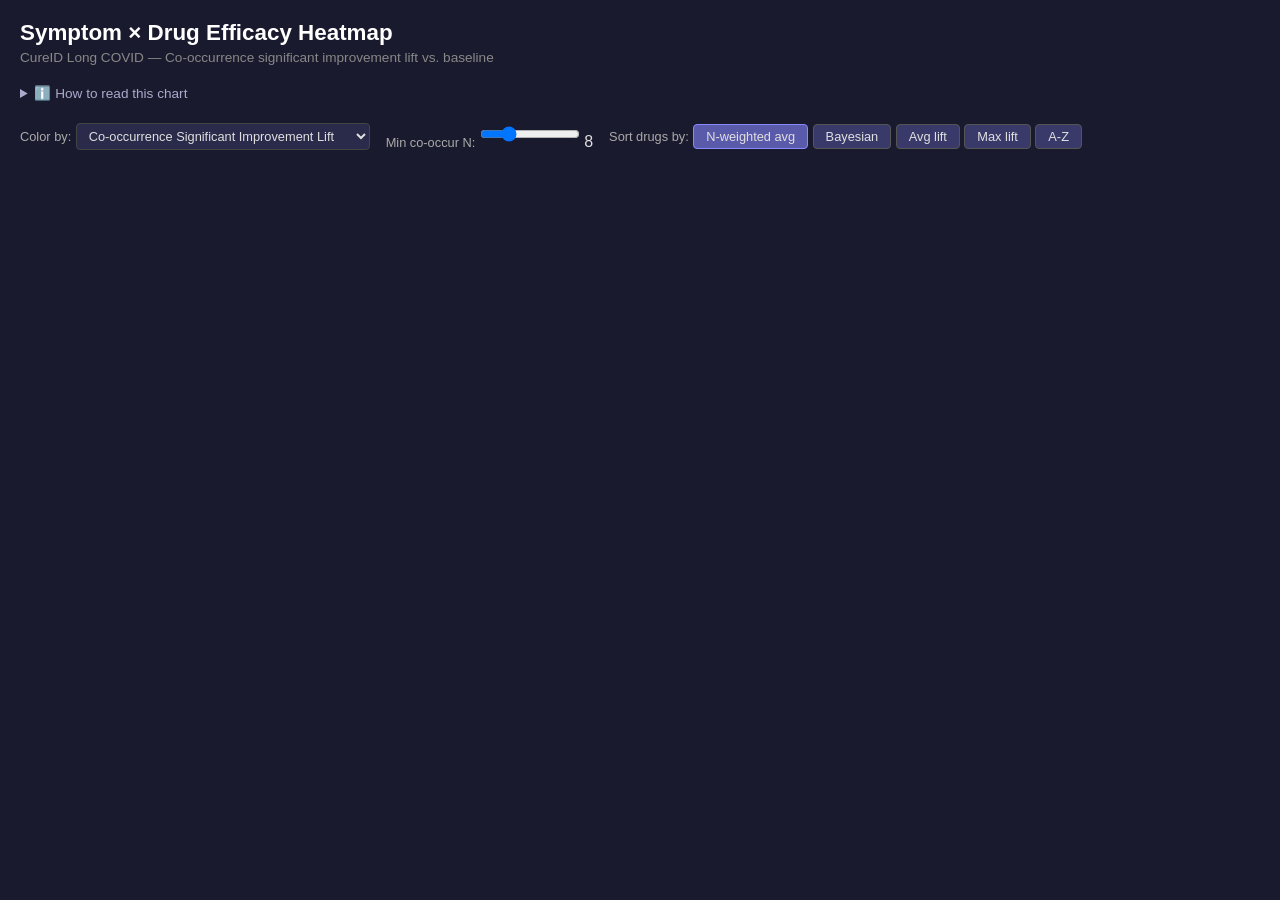
==== drug_heatmap_viz_template.html @ 9fd5e847 "Add interactive symptom × drug efficacy heatmap (D3)" ====
<!DOCTYPE html>
<html lang="en">
<head>
<meta charset="utf-8">
<title>Long COVID — Symptom × Drug Efficacy Heatmap</title>
<style>
* { margin: 0; padding: 0; box-sizing: border-box; }
body { font-family: -apple-system, BlinkMacSystemFont, "Segoe UI", Roboto, sans-serif; background: #1a1a2e; color: #e0e0e0; padding: 20px; }
h1 { font-size: 1.4rem; margin-bottom: 4px; color: #fff; }
.subtitle { font-size: 0.85rem; color: #888; margin-bottom: 16px; }
.controls { display: flex; gap: 16px; align-items: center; margin-bottom: 16px; flex-wrap: wrap; }
.controls label { font-size: 0.8rem; color: #aaa; }
.controls select, .controls input { background: #2a2a4a; border: 1px solid #444; color: #e0e0e0; padding: 4px 8px; border-radius: 4px; font-size: 0.8rem; }
.controls button { background: #3a3a6a; border: 1px solid #555; color: #e0e0e0; padding: 4px 12px; border-radius: 4px; cursor: pointer; font-size: 0.8rem; }
.controls button:hover { background: #4a4a8a; }
.controls button.active { background: #5a5aaa; border-color: #88f; }

#chart-container { overflow-x: auto; overflow-y: auto; max-height: calc(100vh - 180px); }
svg { display: block; }
.cell { stroke: #1a1a2e; stroke-width: 1px; cursor: pointer; }
.cell:hover { stroke: #fff; stroke-width: 2px; }
.axis-label { font-size: 11px; fill: #ccc; }
.axis-label-y { font-size: 12px; fill: #ddd; font-weight: 500; }

#tooltip {
  position: fixed; pointer-events: none; background: #2a2a4a; border: 1px solid #666;
  border-radius: 6px; padding: 10px 14px; font-size: 0.78rem; line-height: 1.5;
  box-shadow: 0 4px 12px rgba(0,0,0,0.5); display: none; z-index: 100; max-width: 320px;
}
#tooltip .tt-drug { font-weight: 600; color: #fff; font-size: 0.85rem; }
#tooltip .tt-symptom { color: #aaa; }
#tooltip .tt-val { color: #8cf; }
#tooltip .tt-lift-pos { color: #4f4; }
#tooltip .tt-lift-neg { color: #f66; }
#tooltip .tt-attr { color: #fc8; }
#tooltip .tt-sep { border-top: 1px solid #444; margin: 4px 0; }

.legend { display: flex; align-items: center; gap: 8px; margin-bottom: 12px; }
.legend-bar { height: 14px; border-radius: 2px; }
.legend-label { font-size: 0.75rem; color: #aaa; }

.info-panel { margin-bottom: 16px; }
.info-panel summary { cursor: pointer; font-size: 0.85rem; color: #aac; padding: 4px 0; }
.info-panel summary:hover { color: #ccf; }
.info-content { background: #22223a; border: 1px solid #444; border-radius: 6px; padding: 14px 18px; margin-top: 8px; font-size: 0.8rem; line-height: 1.6; max-width: 720px; }
.info-content h4 { color: #ccc; margin: 12px 0 4px; font-size: 0.82rem; }
.info-content dl { margin: 0 0 8px 0; }
.info-content dt { color: #8cf; font-weight: 600; margin-top: 6px; }
.info-content dd { color: #bbb; margin-left: 12px; margin-bottom: 4px; }
.info-content p { color: #bbb; margin: 6px 0; }
.def-default { font-size: 0.7rem; color: #6a6; background: #1a3a1a; padding: 1px 5px; border-radius: 3px; }
</style>
</head>
<body>

<h1>Symptom × Drug Efficacy Heatmap</h1>
<p class="subtitle">CureID Long COVID — Co-occurrence significant improvement lift vs. baseline</p>

<details class="info-panel">
<summary>ℹ️ How to read this chart</summary>
<div class="info-content">
<p><b>What it shows:</b> Each cell represents a drug (column) × symptom (row) pair. Color indicates how much better (green) or worse (red) that drug performs compared to the baseline rate for that symptom.</p>

<h4>Metric definitions</h4>
<dl>
<dt>Co-occurrence Significant Improvement Lift <span class="def-default">(default)</span></dt>
<dd>Among all reports where the patient was <em>taking</em> this drug and <em>had</em> this symptom, what % achieved "significant improvement" or "complete resolution" — minus the baseline rate for all patients with that symptom. Positive = better than average.</dd>

<dt>Co-occurrence Any Improvement Lift</dt>
<dd>Same as above but counts <em>any</em> improvement (mild, moderate, significant, or resolved) vs. baseline. Broader signal, less specific.</dd>

<dt>Co-occurrence Significant Improvement Rate</dt>
<dd>Raw % of co-occurring reports that achieved significant improvement or resolution (not relative to baseline). Useful for absolute comparison.</dd>

<dt>Attributed Significant Improvement Lift</dt>
<dd>Only counts outcomes where the patient <em>explicitly credited</em> this drug for the symptom change. Smaller N but stronger causal signal. Lift is vs. the attributed baseline across all drugs for that symptom.</dd>
</dl>

<h4>Controls</h4>
<dl>
<dt>Min co-occur N</dt>
<dd>Minimum number of reports where the patient was taking the drug and had the symptom. Higher = fewer drugs shown but more reliable estimates.</dd>

<dt>Sort drugs by</dt>
<dd>Hover each button for details. Sorts drug columns by the selected metric using different aggregation strategies.</dd>
</dl>

<h4>Tooltip</h4>
<p>Hover any cell to see: co-occurrence N, significant improvement rate and lift, any improvement rate and lift, and (if available) attributed N, significant improvement rate, and lift.</p>

<p><b>Dark cells</b> = no data for that pair at the current N threshold.</p>
</div>
</details>

<div class="controls">
  <div>
    <label>Color by:</label>
    <select id="metric-select">
      <option value="cooccur_sig_lift" selected>Co-occurrence Significant Improvement Lift</option>
      <option value="cooccur_impr_lift">Co-occurrence Any Improvement Lift</option>
      <option value="cooccur_sig_rate">Co-occurrence Significant Improvement Rate</option>
      <option value="attr_sig_lift">Attributed Significant Improvement Lift</option>
    </select>
  </div>
  <div>
    <label>Min co-occur N:</label>
    <input type="range" id="min-n" min="3" max="30" value="8" style="width:100px">
    <span id="min-n-val">8</span>
  </div>
  <div>
    <label>Sort drugs by:</label>
    <button id="sort-wavg" class="active" title="Weighted mean of the selected metric — each symptom's contribution is proportional to its co-occurrence N (higher-N estimates count more)">N-weighted avg</button>
    <button id="sort-bayes" title="Mean lift shrunk toward zero based on total sample size: mean(lift) × N/(N + prior), where prior is the median total N across all drugs. Low-N drugs get pulled toward zero; high-N drugs keep their observed lift.">Bayesian</button>
    <button id="sort-avg" title="Simple unweighted mean across symptoms where the drug has data — each symptom counts equally regardless of sample size">Avg lift</button>
    <button id="sort-max" title="Highest single-symptom value (best targeted drugs first)">Max lift</button>
    <button id="sort-alpha" title="Alphabetical order">A-Z</button>
  </div>
</div>

<div class="legend" id="legend"></div>
<div id="chart-container"><svg id="chart"></svg></div>
<div id="tooltip"></div>

<script src="https://d3js.org/d3.v7.min.js"></script>
<script>
/*__DATA_PLACEHOLDER__*/

let currentMetric = 'cooccur_sig_lift';
let currentMinN = 8;
let currentSort = 'wavg';

const cellW = 18, cellH = 28;
const marginLeft = 180, marginTop = 160, marginRight = 20, marginBottom = 20;

async function init() {
  // DATA is embedded inline by heatmap_build.py
  render();

  d3.select('#metric-select').on('change', function() {
    currentMetric = this.value;
    render();
  });
  d3.select('#min-n').on('input', function() {
    currentMinN = +this.value;
    d3.select('#min-n-val').text(this.value);
    render();
  });
  d3.select('#sort-wavg').on('click', () => { currentSort = 'wavg'; updateSortButtons(); render(); });
  d3.select('#sort-bayes').on('click', () => { currentSort = 'bayes'; updateSortButtons(); render(); });
  d3.select('#sort-avg').on('click', () => { currentSort = 'avg'; updateSortButtons(); render(); });
  d3.select('#sort-max').on('click', () => { currentSort = 'max'; updateSortButtons(); render(); });
  d3.select('#sort-alpha').on('click', () => { currentSort = 'alpha'; updateSortButtons(); render(); });
}

function updateSortButtons() {
  d3.selectAll('.controls button').classed('active', false);
  d3.select(`#sort-${currentSort}`).classed('active', true);
}

function render() {
  // Filter cells by min N
  const cells = DATA.cells.filter(c => c.cooccur_n >= currentMinN);

  // Determine which drugs still have data
  const drugSet = new Set(cells.map(c => c.drug));
  let drugs = [...drugSet];

  // Sort drugs
  if (currentSort === 'wavg') {
    const drugWAvg = {};
    drugs.forEach(d => {
      const drugCells = cells.filter(c => c.drug === d && c[currentMetric] != null);
      const sumWeighted = drugCells.reduce((acc, c) => acc + c[currentMetric] * c.cooccur_n, 0);
      const sumN = drugCells.reduce((acc, c) => acc + c.cooccur_n, 0);
      drugWAvg[d] = sumN > 0 ? sumWeighted / sumN : 0;
    });
    drugs.sort((a, b) => drugWAvg[b] - drugWAvg[a]);
  } else if (currentSort === 'bayes') {
    // Bayesian shrinkage: mean(lift) × (total_N / (total_N + prior_N))
    // prior_N = median total N across all drugs (shrinks low-N drugs toward zero)
    const drugTotals = {};
    const drugMeans = {};
    drugs.forEach(d => {
      const drugCells = cells.filter(c => c.drug === d && c[currentMetric] != null);
      const sumN = drugCells.reduce((acc, c) => acc + c.cooccur_n, 0);
      const mean = drugCells.length ? d3.mean(drugCells, c => c[currentMetric]) : 0;
      drugTotals[d] = sumN;
      drugMeans[d] = mean;
    });
    const allTotals = Object.values(drugTotals).sort((a, b) => a - b);
    const priorN = allTotals[Math.floor(allTotals.length / 2)]; // median
    const drugBayes = {};
    drugs.forEach(d => {
      const totalN = drugTotals[d];
      drugBayes[d] = drugMeans[d] * (totalN / (totalN + priorN));
    });
    drugs.sort((a, b) => drugBayes[b] - drugBayes[a]);
  } else if (currentSort === 'avg') {
    const drugAvg = {};
    drugs.forEach(d => {
      const vals = cells.filter(c => c.drug === d).map(c => c[currentMetric]).filter(v => v != null);
      drugAvg[d] = vals.length ? d3.mean(vals) : 0;
    });
    drugs.sort((a, b) => drugAvg[b] - drugAvg[a]);
  } else if (currentSort === 'max') {
    const drugMax = {};
    drugs.forEach(d => {
      const vals = cells.filter(c => c.drug === d).map(c => c[currentMetric]).filter(v => v != null);
      drugMax[d] = vals.length ? d3.max(vals) : 0;
    });
    drugs.sort((a, b) => drugMax[b] - drugMax[a]);
  } else {
    drugs.sort((a, b) => a.localeCompare(b));
  }

  const symptoms = DATA.symptoms.map(s => s.short);

  const width = marginLeft + drugs.length * cellW + marginRight;
  const height = marginTop + symptoms.length * cellH + marginBottom;

  const svg = d3.select('#chart')
    .attr('width', width)
    .attr('height', height);
  svg.selectAll('*').remove();

  // Color scale — diverging
  const vals = cells.map(c => c[currentMetric]).filter(v => v != null);
  const extent = d3.extent(vals);
  const maxAbs = Math.max(Math.abs(extent[0] || 0), Math.abs(extent[1] || 0), 0.01);

  const colorScale = d3.scaleDiverging()
    .domain([-maxAbs, 0, maxAbs])
    .interpolator(d3.interpolateRdYlGn);

  // For rate metrics (0-1), use sequential
  const isRate = currentMetric.includes('_rate');
  let getColor;
  if (isRate) {
    const seqScale = d3.scaleSequential()
      .domain([0, d3.max(vals) || 1])
      .interpolator(d3.interpolateYlGn);
    getColor = v => v == null ? '#333' : seqScale(v);
  } else {
    getColor = v => v == null ? '#333' : colorScale(v);
  }

  // Build lookup
  const cellMap = {};
  cells.forEach(c => { cellMap[`${c.symptom}|${c.drug}`] = c; });

  // Draw cells
  const g = svg.append('g').attr('transform', `translate(${marginLeft},${marginTop})`);

  drugs.forEach((drug, xi) => {
    symptoms.forEach((symptom, yi) => {
      const cell = cellMap[`${symptom}|${drug}`];
      const val = cell ? cell[currentMetric] : null;
      g.append('rect')
        .attr('class', 'cell')
        .attr('x', xi * cellW)
        .attr('y', yi * cellH)
        .attr('width', cellW)
        .attr('height', cellH)
        .attr('fill', getColor(val))
        .attr('rx', 2)
        .on('mouseover', (event) => showTooltip(event, cell, drug, symptom))
        .on('mousemove', (event) => moveTooltip(event))
        .on('mouseout', hideTooltip);
    });
  });

  // X axis (drug names, rotated)
  const xAxis = svg.append('g').attr('transform', `translate(${marginLeft},${marginTop - 4})`);
  drugs.forEach((drug, i) => {
    xAxis.append('text')
      .attr('class', 'axis-label')
      .attr('x', i * cellW + cellW / 2)
      .attr('y', 0)
      .attr('text-anchor', 'start')
      .attr('transform', `rotate(-55, ${i * cellW + cellW / 2}, 0)`)
      .text(drug.length > 24 ? drug.slice(0, 22) + '…' : drug);
  });

  // Y axis (symptom names)
  const yAxis = svg.append('g').attr('transform', `translate(${marginLeft - 8},${marginTop})`);
  symptoms.forEach((symptom, i) => {
    yAxis.append('text')
      .attr('class', 'axis-label-y')
      .attr('x', 0)
      .attr('y', i * cellH + cellH / 2 + 4)
      .attr('text-anchor', 'end')
      .text(symptom);
  });

  // Legend
  renderLegend(getColor, isRate, maxAbs, vals);
}

function renderLegend(getColor, isRate, maxAbs, vals) {
  const legend = d3.select('#legend');
  legend.html('');

  const steps = 9;
  const barWidth = 30;

  if (isRate) {
    const max = d3.max(vals) || 1;
    for (let i = 0; i < steps; i++) {
      const v = (i / (steps - 1)) * max;
      const div = document.createElement('div');
      div.className = 'legend-bar';
      div.style.width = barWidth + 'px';
      div.style.background = getColor(v);
      legend.node().appendChild(div);
    }
    legend.node().insertAdjacentHTML('beforeend', `<span class="legend-label">0% → ${(d3.max(vals)*100).toFixed(0)}%</span>`);
  } else {
    for (let i = 0; i < steps; i++) {
      const v = -maxAbs + (i / (steps - 1)) * 2 * maxAbs;
      const div = document.createElement('div');
      div.className = 'legend-bar';
      div.style.width = barWidth + 'px';
      div.style.background = getColor(v);
      legend.node().appendChild(div);
    }
    legend.node().insertAdjacentHTML('beforeend', `<span class="legend-label">${(-maxAbs*100).toFixed(0)}% → +${(maxAbs*100).toFixed(0)}% lift</span>`);
  }
}

function showTooltip(event, cell, drug, symptom) {
  const tt = d3.select('#tooltip');
  if (!cell) {
    tt.html(`<div class="tt-drug">${drug}</div><div class="tt-symptom">${symptom}</div><div>No data (below N threshold)</div>`);
  } else {
    const liftClass = v => v > 0 ? 'tt-lift-pos' : v < 0 ? 'tt-lift-neg' : 'tt-val';
    const pct = v => v != null ? (v * 100).toFixed(1) + '%' : '—';
    const liftPct = v => v != null ? (v > 0 ? '+' : '') + (v * 100).toFixed(1) + '%' : '—';

    let html = `<div class="tt-drug">${drug}</div>`;
    html += `<div class="tt-symptom">${symptom}</div>`;
    html += `<div class="tt-sep"></div>`;
    html += `<div><b>Co-occurrence</b> (N=${cell.cooccur_n})</div>`;
    html += `<div>Significant improvement: <span class="tt-val">${pct(cell.cooccur_sig_rate)}</span> · Lift: <span class="${liftClass(cell.cooccur_sig_lift)}">${liftPct(cell.cooccur_sig_lift)}</span></div>`;
    html += `<div>Any improvement: <span class="tt-val">${pct(cell.cooccur_impr_rate)}</span> · Lift: <span class="${liftClass(cell.cooccur_impr_lift)}">${liftPct(cell.cooccur_impr_lift)}</span></div>`;
    if (cell.attr_n) {
      html += `<div class="tt-sep"></div>`;
      html += `<div><b class="tt-attr">Attributed</b> (N=${cell.attr_n})</div>`;
      html += `<div>Significant improvement: <span class="tt-val">${pct(cell.attr_sig_rate)}</span> · Lift: <span class="${liftClass(cell.attr_sig_lift)}">${liftPct(cell.attr_sig_lift)}</span></div>`;
    }
    tt.html(html);
  }
  tt.style('display', 'block');
  moveTooltip(event);
}

function moveTooltip(event) {
  const tt = d3.select('#tooltip');
  let x = event.clientX + 14;
  let y = event.clientY + 14;
  // Keep on screen
  const rect = tt.node().getBoundingClientRect();
  if (x + rect.width > window.innerWidth - 10) x = event.clientX - rect.width - 10;
  if (y + rect.height > window.innerHeight - 10) y = event.clientY - rect.height - 10;
  tt.style('left', x + 'px').style('top', y + 'px');
}

function hideTooltip() {
  d3.select('#tooltip').style('display', 'none');
}

init();
</script>
</body>
</html>
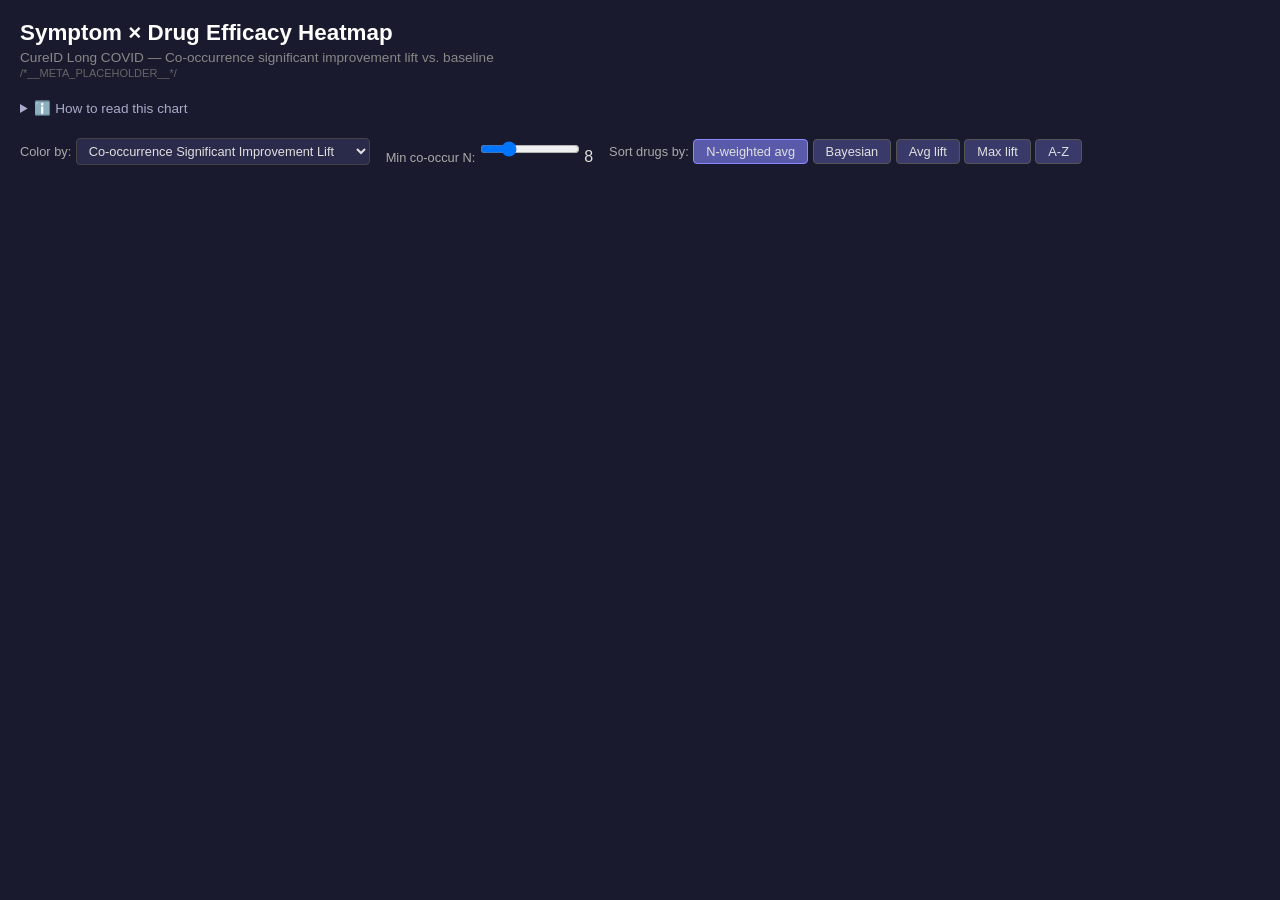
==== commit ba29bd33: "Heatmap UX: info panel, expanded labels, sort options, tooltip fix" ====
--- a/drug_heatmap_viz_template.html
+++ b/drug_heatmap_viz_template.html
@@ -54,7 +54,7 @@
 <body>
 
 <h1>Symptom × Drug Efficacy Heatmap</h1>
-<p class="subtitle">CureID Long COVID — Co-occurrence significant improvement lift vs. baseline</p>
+<p class="subtitle">CureID Long COVID — Co-occurrence significant improvement lift vs. baseline<br><span style="font-size:11px; color:#666;">/*__META_PLACEHOLDER__*/</span></p>
 
 <details class="info-panel">
 <summary>ℹ️ How to read this chart</summary>
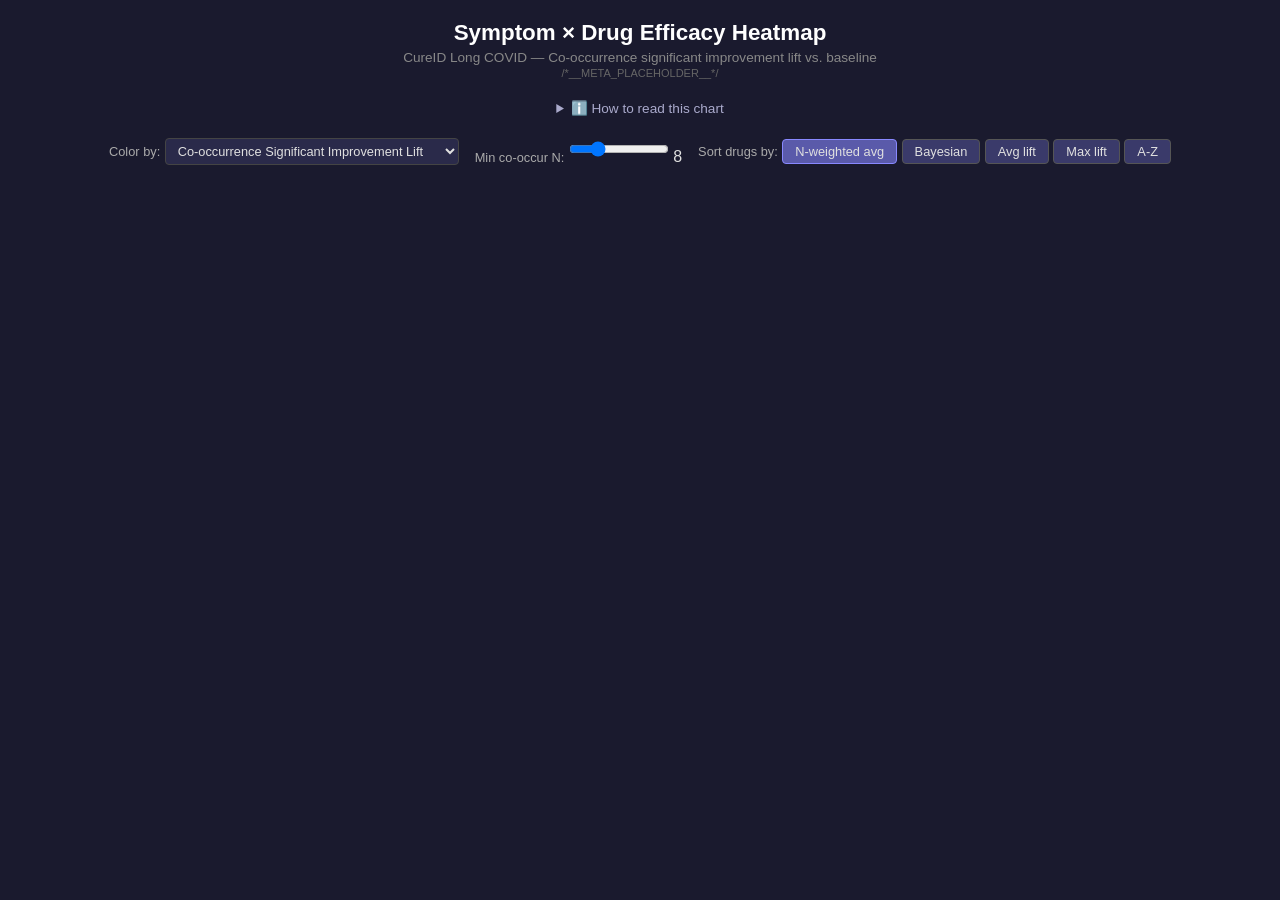
==== commit 15b4810e: "Heatmap: consistent color scale, side panel, expanded tooltip, centering fix" ====
--- a/drug_heatmap_viz_template.html
+++ b/drug_heatmap_viz_template.html
@@ -6,9 +6,9 @@
 <style>
 * { margin: 0; padding: 0; box-sizing: border-box; }
 body { font-family: -apple-system, BlinkMacSystemFont, "Segoe UI", Roboto, sans-serif; background: #1a1a2e; color: #e0e0e0; padding: 20px; }
-h1 { font-size: 1.4rem; margin-bottom: 4px; color: #fff; }
-.subtitle { font-size: 0.85rem; color: #888; margin-bottom: 16px; }
-.controls { display: flex; gap: 16px; align-items: center; margin-bottom: 16px; flex-wrap: wrap; }
+h1 { font-size: 1.4rem; margin-bottom: 4px; color: #fff; text-align: center; }
+.subtitle { font-size: 0.85rem; color: #888; margin-bottom: 16px; text-align: center; }
+.controls { display: flex; gap: 16px; align-items: center; margin-bottom: 16px; flex-wrap: wrap; justify-content: center; }
 .controls label { font-size: 0.8rem; color: #aaa; }
 .controls select, .controls input { background: #2a2a4a; border: 1px solid #444; color: #e0e0e0; padding: 4px 8px; border-radius: 4px; font-size: 0.8rem; }
 .controls button { background: #3a3a6a; border: 1px solid #555; color: #e0e0e0; padding: 4px 12px; border-radius: 4px; cursor: pointer; font-size: 0.8rem; }
@@ -19,8 +19,38 @@
 svg { display: block; }
 .cell { stroke: #1a1a2e; stroke-width: 1px; cursor: pointer; }
 .cell:hover { stroke: #fff; stroke-width: 2px; }
-.axis-label { font-size: 11px; fill: #ccc; }
-.axis-label-y { font-size: 12px; fill: #ddd; font-weight: 500; }
+.axis-label { font-size: 11px; fill: #ccc; cursor: pointer; }
+.axis-label:hover { fill: #fff; }
+.axis-label-y { font-size: 12px; fill: #ddd; font-weight: 500; cursor: pointer; }
+.axis-label-y:hover { fill: #fff; }
+
+.main-area { display: flex; gap: 0; }
+.chart-side { flex: 1; min-width: 0; }
+#side-panel {
+  width: 320px; min-width: 320px; max-height: calc(100vh - 100px); overflow-y: auto;
+  background: #22223a; border: 1px solid #444; border-radius: 6px;
+  padding: 16px; font-size: 0.8rem; line-height: 1.6; display: none;
+  margin-left: 12px;
+}
+#side-panel.open { display: block; }
+#side-panel .sp-header { display: flex; justify-content: space-between; align-items: flex-start; margin-bottom: 10px; }
+#side-panel .sp-title { font-size: 0.95rem; font-weight: 600; color: #fff; }
+#side-panel .sp-close { background: none; border: none; color: #888; font-size: 1.2rem; cursor: pointer; padding: 0 4px; }
+#side-panel .sp-close:hover { color: #fff; }
+#side-panel .sp-subtitle { color: #aaa; font-size: 0.78rem; margin-bottom: 12px; }
+#side-panel .sp-section { margin-bottom: 14px; }
+#side-panel .sp-section-title { color: #8cf; font-weight: 600; margin-bottom: 4px; font-size: 0.82rem; }
+#side-panel .sp-row { display: flex; justify-content: space-between; padding: 3px 0; border-bottom: 1px solid #333; }
+#side-panel .sp-row:last-child { border-bottom: none; }
+#side-panel .sp-row-name { color: #ddd; flex: 1; }
+#side-panel .sp-row-val { color: #8cf; text-align: right; min-width: 50px; }
+#side-panel .sp-row-lift-pos { color: #4f4; text-align: right; min-width: 50px; }
+#side-panel .sp-row-lift-neg { color: #f66; text-align: right; min-width: 50px; }
+#side-panel .sp-row-n { color: #888; text-align: right; min-width: 36px; font-size: 0.75rem; }
+#side-panel .sp-detail-grid { display: grid; grid-template-columns: 1fr auto; gap: 2px 12px; }
+#side-panel .sp-detail-label { color: #aaa; }
+#side-panel .sp-detail-val { color: #8cf; text-align: right; }
+#side-panel .sp-sep { border-top: 1px solid #444; margin: 8px 0; }
 
 #tooltip {
   position: fixed; pointer-events: none; background: #2a2a4a; border: 1px solid #666;
@@ -35,11 +65,12 @@
 #tooltip .tt-attr { color: #fc8; }
 #tooltip .tt-sep { border-top: 1px solid #444; margin: 4px 0; }
 
-.legend { display: flex; align-items: center; gap: 8px; margin-bottom: 12px; }
+.legend { display: flex; align-items: center; gap: 8px; margin-bottom: 12px; justify-content: center; }
 .legend-bar { height: 14px; border-radius: 2px; }
 .legend-label { font-size: 0.75rem; color: #aaa; }
 
-.info-panel { margin-bottom: 16px; }
+.info-panel { margin-bottom: 16px; text-align: center; }
+.info-content { text-align: left; margin-left: auto; margin-right: auto; }
 .info-panel summary { cursor: pointer; font-size: 0.85rem; color: #aac; padding: 4px 0; }
 .info-panel summary:hover { color: #ccf; }
 .info-content { background: #22223a; border: 1px solid #444; border-radius: 6px; padding: 14px 18px; margin-top: 8px; font-size: 0.8rem; line-height: 1.6; max-width: 720px; }
@@ -86,7 +117,16 @@
 </dl>
 
 <h4>Tooltip</h4>
-<p>Hover any cell to see: co-occurrence N, significant improvement rate and lift, any improvement rate and lift, and (if available) attributed N, significant improvement rate, and lift.</p>
+<p>Hover any cell to see: co-occurrence N, significant improvement rate and lift, any improvement rate and lift, attributed stats (if available), and symptom baseline rates.</p>
+
+<h4>Side panel (click)</h4>
+<p><b>Click a drug name</b> (column header) to see that drug's performance across all symptoms, ranked by the current metric, with total N and average.</p>
+<p><b>Click a symptom name</b> (row label) to see all drugs ranked for that symptom, plus the symptom's baseline rates.</p>
+<p><b>Click a cell</b> to see full detail: rankings (where this drug stands among all drugs for the symptom, and vice versa), all co-occurrence and attributed stats, symptom baseline, and a mini leaderboard of top drugs for that symptom.</p>
+
+<h4>Color scale</h4>
+<p><b>Lift metrics</b> (all three): diverging red → yellow → green. The scale range is fixed across all lift metrics and N thresholds — the same color always means the same magnitude of lift, making views directly comparable.</p>
+<p><b>Rate metric</b>: sequential yellow → green (0% to the global maximum rate). Also fixed regardless of N threshold.</p>
 
 <p><b>Dark cells</b> = no data for that pair at the current N threshold.</p>
 </div>
@@ -109,16 +149,21 @@
   </div>
   <div>
     <label>Sort drugs by:</label>
-    <button id="sort-wavg" class="active" title="Weighted mean of the selected metric — each symptom's contribution is proportional to its co-occurrence N (higher-N estimates count more)">N-weighted avg</button>
-    <button id="sort-bayes" title="Mean lift shrunk toward zero based on total sample size: mean(lift) × N/(N + prior), where prior is the median total N across all drugs. Low-N drugs get pulled toward zero; high-N drugs keep their observed lift.">Bayesian</button>
-    <button id="sort-avg" title="Simple unweighted mean across symptoms where the drug has data — each symptom counts equally regardless of sample size">Avg lift</button>
-    <button id="sort-max" title="Highest single-symptom value (best targeted drugs first)">Max lift</button>
-    <button id="sort-alpha" title="Alphabetical order">A-Z</button>
+    <button id="sort-wavg" class="active" title="Σ(metric × N) / Σ(N) across all symptoms for each drug. Higher-N estimates contribute more.">N-weighted avg</button>
+    <button id="sort-bayes" title="mean(metric) × totalN / (totalN + priorN), where priorN = median totalN across all drugs. Shrinks low-N drugs toward zero.">Bayesian</button>
+    <button id="sort-avg" title="Σ(metric) / count(symptoms) — simple unweighted mean, each symptom counts equally.">Avg lift</button>
+    <button id="sort-max" title="max(metric) across all symptoms — best single-symptom value for each drug.">Max lift</button>
+    <button id="sort-alpha" title="Alphabetical order (A → Z)">A-Z</button>
   </div>
 </div>
 
 <div class="legend" id="legend"></div>
-<div id="chart-container"><svg id="chart"></svg></div>
+<div class="main-area">
+  <div class="chart-side">
+    <div id="chart-container"><svg id="chart"></svg></div>
+  </div>
+  <div id="side-panel"></div>
+</div>
 <div id="tooltip"></div>
 
 <script src="https://d3js.org/d3.v7.min.js"></script>
@@ -223,26 +268,36 @@
     .attr('height', height);
   svg.selectAll('*').remove();
 
-  // Color scale — diverging
-  const vals = cells.map(c => c[currentMetric]).filter(v => v != null);
-  const extent = d3.extent(vals);
-  const maxAbs = Math.max(Math.abs(extent[0] || 0), Math.abs(extent[1] || 0), 0.01);
-
-  const colorScale = d3.scaleDiverging()
-    .domain([-maxAbs, 0, maxAbs])
-    .interpolator(d3.interpolateRdYlGn);
-
-  // For rate metrics (0-1), use sequential
+  // Color scale — use ALL cells (unfiltered) for consistent bounds across ALL metrics
+  // Lift metrics share a single global range; rate metric has its own fixed range
+  const allLiftVals = [
+    ...DATA.cells.map(c => c.cooccur_sig_lift),
+    ...DATA.cells.map(c => c.cooccur_impr_lift),
+    ...DATA.cells.map(c => c.attr_sig_lift)
+  ].filter(v => v != null);
+  const liftMaxAbs = Math.max(Math.abs(d3.min(allLiftVals) || 0), Math.abs(d3.max(allLiftVals) || 0), 0.01);
+
+  const allRateVals = DATA.cells.map(c => c.cooccur_sig_rate).filter(v => v != null);
+  const rateMax = d3.max(allRateVals) || 1;
+
   const isRate = currentMetric.includes('_rate');
-  let getColor;
+  let getColor, maxAbs;
   if (isRate) {
+    maxAbs = rateMax;
     const seqScale = d3.scaleSequential()
-      .domain([0, d3.max(vals) || 1])
+      .domain([0, rateMax])
       .interpolator(d3.interpolateYlGn);
     getColor = v => v == null ? '#333' : seqScale(v);
   } else {
+    maxAbs = liftMaxAbs;
+    const colorScale = d3.scaleDiverging()
+      .domain([-liftMaxAbs, 0, liftMaxAbs])
+      .interpolator(d3.interpolateRdYlGn);
     getColor = v => v == null ? '#333' : colorScale(v);
   }
+
+  // Filtered vals for reference
+  const vals = cells.map(c => c[currentMetric]).filter(v => v != null);
 
   // Build lookup
   const cellMap = {};
@@ -265,7 +320,8 @@
         .attr('rx', 2)
         .on('mouseover', (event) => showTooltip(event, cell, drug, symptom))
         .on('mousemove', (event) => moveTooltip(event))
-        .on('mouseout', hideTooltip);
+        .on('mouseout', hideTooltip)
+        .on('click', () => showCellPanel(cell, drug, symptom, cells));
     });
   });
 
@@ -278,7 +334,8 @@
       .attr('y', 0)
       .attr('text-anchor', 'start')
       .attr('transform', `rotate(-55, ${i * cellW + cellW / 2}, 0)`)
-      .text(drug.length > 24 ? drug.slice(0, 22) + '…' : drug);
+      .text(drug.length > 24 ? drug.slice(0, 22) + '…' : drug)
+      .on('click', () => showDrugPanel(drug, cells));
   });
 
   // Y axis (symptom names)
@@ -289,14 +346,15 @@
       .attr('x', 0)
       .attr('y', i * cellH + cellH / 2 + 4)
       .attr('text-anchor', 'end')
-      .text(symptom);
+      .text(symptom)
+      .on('click', () => showSymptomPanel(symptom, cells));
   });
 
   // Legend
-  renderLegend(getColor, isRate, maxAbs, vals);
-}
-
-function renderLegend(getColor, isRate, maxAbs, vals) {
+  renderLegend(getColor, isRate, maxAbs, null);
+}
+
+function renderLegend(getColor, isRate, maxAbs) {
   const legend = d3.select('#legend');
   legend.html('');
 
@@ -304,16 +362,15 @@
   const barWidth = 30;
 
   if (isRate) {
-    const max = d3.max(vals) || 1;
     for (let i = 0; i < steps; i++) {
-      const v = (i / (steps - 1)) * max;
+      const v = (i / (steps - 1)) * maxAbs;
       const div = document.createElement('div');
       div.className = 'legend-bar';
       div.style.width = barWidth + 'px';
       div.style.background = getColor(v);
       legend.node().appendChild(div);
     }
-    legend.node().insertAdjacentHTML('beforeend', `<span class="legend-label">0% → ${(d3.max(vals)*100).toFixed(0)}%</span>`);
+    legend.node().insertAdjacentHTML('beforeend', `<span class="legend-label">0% → ${(maxAbs*100).toFixed(0)}%</span>`);
   } else {
     for (let i = 0; i < steps; i++) {
       const v = -maxAbs + (i / (steps - 1)) * 2 * maxAbs;
@@ -335,6 +392,7 @@
     const liftClass = v => v > 0 ? 'tt-lift-pos' : v < 0 ? 'tt-lift-neg' : 'tt-val';
     const pct = v => v != null ? (v * 100).toFixed(1) + '%' : '—';
     const liftPct = v => v != null ? (v > 0 ? '+' : '') + (v * 100).toFixed(1) + '%' : '—';
+    const symInfo = DATA.symptoms.find(s => s.short === symptom);
 
     let html = `<div class="tt-drug">${drug}</div>`;
     html += `<div class="tt-symptom">${symptom}</div>`;
@@ -347,6 +405,11 @@
       html += `<div><b class="tt-attr">Attributed</b> (N=${cell.attr_n})</div>`;
       html += `<div>Significant improvement: <span class="tt-val">${pct(cell.attr_sig_rate)}</span> · Lift: <span class="${liftClass(cell.attr_sig_lift)}">${liftPct(cell.attr_sig_lift)}</span></div>`;
     }
+    if (symInfo) {
+      html += `<div class="tt-sep"></div>`;
+      html += `<div style="color:#888;font-size:0.72rem;">Baseline (${symInfo.n} reports): sig ${pct(symInfo.sig_rate)} · any ${pct(symInfo.impr_rate)}</div>`;
+    }
+    html += `<div style="color:#555;font-size:0.68rem;margin-top:4px;">Click for details</div>`;
     tt.html(html);
   }
   tt.style('display', 'block');
@@ -368,6 +431,138 @@
   d3.select('#tooltip').style('display', 'none');
 }
 
+// --- Side Panel ---
+
+function openSidePanel(html) {
+  const panel = document.getElementById('side-panel');
+  panel.innerHTML = html;
+  panel.classList.add('open');
+}
+
+function closeSidePanel() {
+  const panel = document.getElementById('side-panel');
+  panel.classList.remove('open');
+  panel.innerHTML = '';
+}
+
+function spHeader(title, subtitle) {
+  return `<div class="sp-header"><span class="sp-title">${title}</span><button class="sp-close" onclick="closeSidePanel()">✕</button></div>`
+    + (subtitle ? `<div class="sp-subtitle">${subtitle}</div>` : '');
+}
+
+function showDrugPanel(drug, cells) {
+  const drugCells = cells.filter(c => c.drug === drug && c[currentMetric] != null);
+  drugCells.sort((a, b) => (b[currentMetric] || 0) - (a[currentMetric] || 0));
+  const totalN = drugCells.reduce((acc, c) => acc + c.cooccur_n, 0);
+  const avgMetric = drugCells.length ? d3.mean(drugCells, c => c[currentMetric]) : 0;
+  const isRate = currentMetric.includes('_rate');
+  const pct = v => v != null ? (v * 100).toFixed(1) + '%' : '—';
+  const liftPct = v => v != null ? (v > 0 ? '+' : '') + (v * 100).toFixed(1) + '%' : '—';
+  const liftClass = v => v > 0 ? 'sp-row-lift-pos' : v < 0 ? 'sp-row-lift-neg' : 'sp-row-val';
+
+  let html = spHeader(drug, `Total N: ${totalN} · Avg ${isRate ? 'rate' : 'lift'}: ${isRate ? pct(avgMetric) : liftPct(avgMetric)} · ${drugCells.length} symptoms`);
+  html += `<div class="sp-section"><div class="sp-section-title">Symptoms (ranked by current metric)</div>`;
+  drugCells.forEach(c => {
+    const val = c[currentMetric];
+    html += `<div class="sp-row"><span class="sp-row-name">${c.symptom}</span><span class="sp-row-n">N=${c.cooccur_n}</span><span class="${liftClass(val)}">${isRate ? pct(val) : liftPct(val)}</span></div>`;
+  });
+  html += `</div>`;
+  openSidePanel(html);
+}
+
+function showSymptomPanel(symptom, cells) {
+  const symCells = cells.filter(c => c.symptom === symptom && c[currentMetric] != null);
+  symCells.sort((a, b) => (b[currentMetric] || 0) - (a[currentMetric] || 0));
+  const symInfo = DATA.symptoms.find(s => s.short === symptom);
+  const isRate = currentMetric.includes('_rate');
+  const pct = v => v != null ? (v * 100).toFixed(1) + '%' : '—';
+  const liftPct = v => v != null ? (v > 0 ? '+' : '') + (v * 100).toFixed(1) + '%' : '—';
+  const liftClass = v => v > 0 ? 'sp-row-lift-pos' : v < 0 ? 'sp-row-lift-neg' : 'sp-row-val';
+
+  const subtitle = symInfo ? `${symInfo.n} total reports · Baseline sig rate: ${pct(symInfo.sig_rate)} · Baseline any impr: ${pct(symInfo.impr_rate)}` : '';
+  let html = spHeader(symptom, subtitle);
+  html += `<div class="sp-section"><div class="sp-section-title">Drugs (ranked by current metric)</div>`;
+  symCells.forEach(c => {
+    const val = c[currentMetric];
+    html += `<div class="sp-row"><span class="sp-row-name">${c.drug}</span><span class="sp-row-n">N=${c.cooccur_n}</span><span class="${liftClass(val)}">${isRate ? pct(val) : liftPct(val)}</span></div>`;
+  });
+  html += `</div>`;
+  openSidePanel(html);
+}
+
+function showCellPanel(cell, drug, symptom, cells) {
+  if (!cell) return;
+  const pct = v => v != null ? (v * 100).toFixed(1) + '%' : '—';
+  const liftPct = v => v != null ? (v > 0 ? '+' : '') + (v * 100).toFixed(1) + '%' : '—';
+  const liftClass = v => v > 0 ? 'sp-row-lift-pos' : v < 0 ? 'sp-row-lift-neg' : 'sp-row-val';
+  const symInfo = DATA.symptoms.find(s => s.short === symptom);
+
+  // Rank this drug among all drugs for this symptom
+  const symCells = cells.filter(c => c.symptom === symptom && c[currentMetric] != null);
+  symCells.sort((a, b) => (b[currentMetric] || 0) - (a[currentMetric] || 0));
+  const drugRank = symCells.findIndex(c => c.drug === drug) + 1;
+
+  // Rank this symptom among all symptoms for this drug
+  const drugCells = cells.filter(c => c.drug === drug && c[currentMetric] != null);
+  drugCells.sort((a, b) => (b[currentMetric] || 0) - (a[currentMetric] || 0));
+  const symRank = drugCells.findIndex(c => c.symptom === symptom) + 1;
+
+  let html = spHeader(drug, symptom);
+
+  // Rankings
+  html += `<div class="sp-section"><div class="sp-section-title">Rankings (current metric)</div>`;
+  html += `<div class="sp-detail-grid">`;
+  html += `<span class="sp-detail-label">${drug} rank for ${symptom}</span><span class="sp-detail-val">#${drugRank} of ${symCells.length} drugs</span>`;
+  html += `<span class="sp-detail-label">${symptom} rank for ${drug}</span><span class="sp-detail-val">#${symRank} of ${drugCells.length} symptoms</span>`;
+  html += `</div></div>`;
+
+  // Co-occurrence stats
+  html += `<div class="sp-section"><div class="sp-section-title">Co-occurrence (N=${cell.cooccur_n})</div>`;
+  html += `<div class="sp-detail-grid">`;
+  html += `<span class="sp-detail-label">Significant improvement rate</span><span class="sp-detail-val">${pct(cell.cooccur_sig_rate)}</span>`;
+  html += `<span class="sp-detail-label">Significant improvement lift</span><span class="${liftClass(cell.cooccur_sig_lift)}">${liftPct(cell.cooccur_sig_lift)}</span>`;
+  html += `<span class="sp-detail-label">Any improvement rate</span><span class="sp-detail-val">${pct(cell.cooccur_impr_rate)}</span>`;
+  html += `<span class="sp-detail-label">Any improvement lift</span><span class="${liftClass(cell.cooccur_impr_lift)}">${liftPct(cell.cooccur_impr_lift)}</span>`;
+  html += `</div></div>`;
+
+  // Attributed stats
+  if (cell.attr_n) {
+    html += `<div class="sp-section"><div class="sp-section-title" style="color:#fc8;">Attributed (N=${cell.attr_n})</div>`;
+    html += `<div class="sp-detail-grid">`;
+    html += `<span class="sp-detail-label">Significant improvement rate</span><span class="sp-detail-val">${pct(cell.attr_sig_rate)}</span>`;
+    html += `<span class="sp-detail-label">Significant improvement lift</span><span class="${liftClass(cell.attr_sig_lift)}">${liftPct(cell.attr_sig_lift)}</span>`;
+    html += `</div></div>`;
+  }
+
+  // Symptom baseline context
+  if (symInfo) {
+    html += `<div class="sp-sep"></div>`;
+    html += `<div class="sp-section"><div class="sp-section-title">Symptom baseline (${symptom})</div>`;
+    html += `<div class="sp-detail-grid">`;
+    html += `<span class="sp-detail-label">Total reports with symptom</span><span class="sp-detail-val">${symInfo.n}</span>`;
+    html += `<span class="sp-detail-label">Baseline sig improvement rate</span><span class="sp-detail-val">${pct(symInfo.sig_rate)}</span>`;
+    html += `<span class="sp-detail-label">Baseline any improvement rate</span><span class="sp-detail-val">${pct(symInfo.impr_rate)}</span>`;
+    html += `</div></div>`;
+  }
+
+  // Top drugs for this symptom (mini leaderboard)
+  html += `<div class="sp-sep"></div>`;
+  html += `<div class="sp-section"><div class="sp-section-title">Top drugs for ${symptom}</div>`;
+  const isRate = currentMetric.includes('_rate');
+  symCells.slice(0, 8).forEach(c => {
+    const val = c[currentMetric];
+    const highlight = c.drug === drug ? ' style="background:#3a3a6a; border-radius:3px; padding:2px 4px; margin:-2px -4px;"' : '';
+    html += `<div class="sp-row"${highlight}><span class="sp-row-name">${c.drug}</span><span class="sp-row-n">N=${c.cooccur_n}</span><span class="${liftClass(val)}">${isRate ? pct(val) : liftPct(val)}</span></div>`;
+  });
+  if (drugRank > 8) {
+    html += `<div class="sp-row" style="color:#666;">…</div>`;
+    html += `<div class="sp-row" style="background:#3a3a6a; border-radius:3px; padding:2px 4px; margin:-2px -4px;"><span class="sp-row-name">#${drugRank} ${drug}</span><span class="sp-row-n">N=${cell.cooccur_n}</span><span class="${liftClass(cell[currentMetric])}">${isRate ? pct(cell[currentMetric]) : liftPct(cell[currentMetric])}</span></div>`;
+  }
+  html += `</div>`;
+
+  openSidePanel(html);
+}
+
 init();
 </script>
 </body>
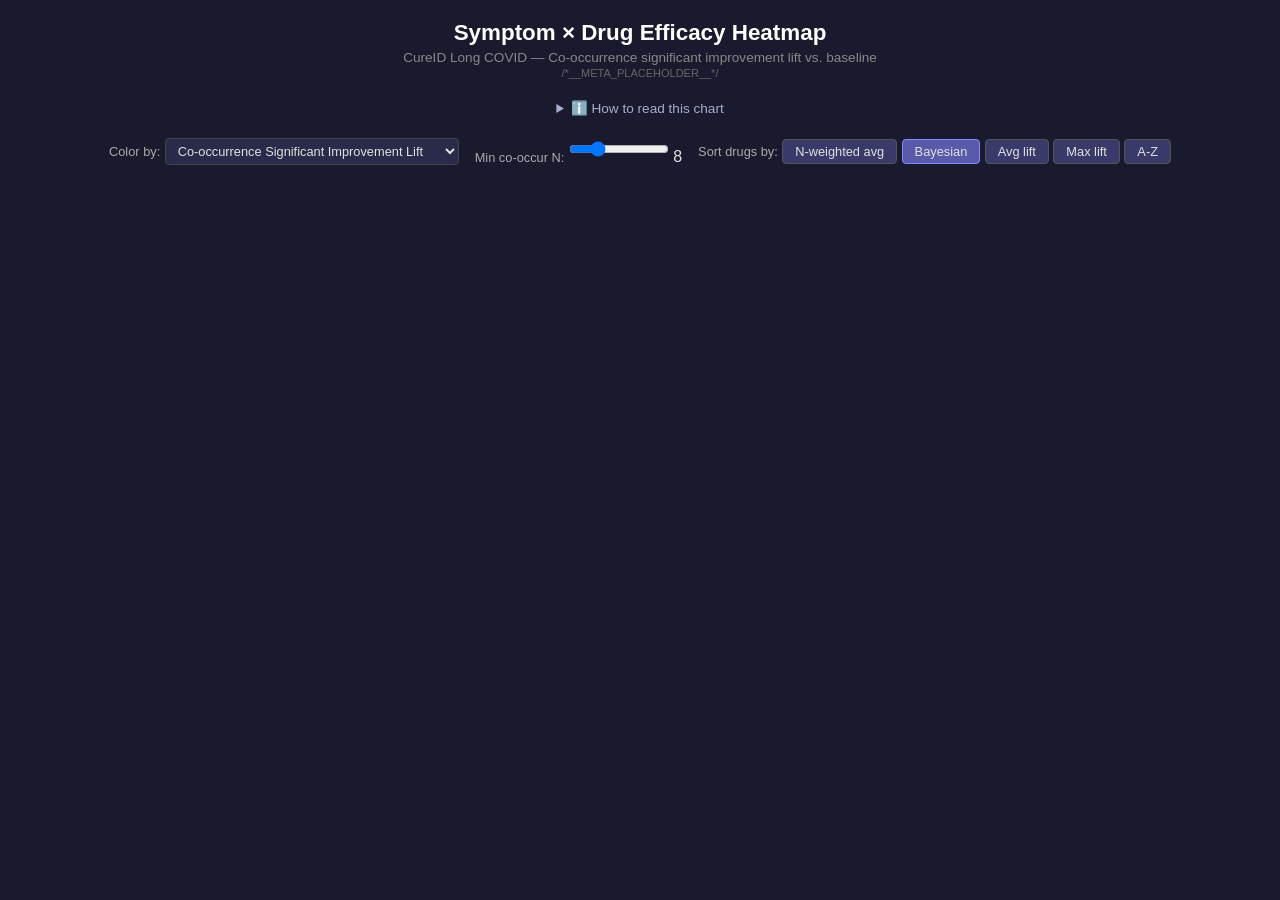
==== commit e60c146f: "Heatmap: Bayesian default sort, target symptom highlight in case cards, doc updates" ====
--- a/drug_heatmap_viz_template.html
+++ b/drug_heatmap_viz_template.html
@@ -29,10 +29,14 @@
 #side-panel {
   width: 320px; min-width: 320px; max-height: calc(100vh - 100px); overflow-y: auto;
   background: #22223a; border: 1px solid #444; border-radius: 6px;
-  padding: 16px; font-size: 0.8rem; line-height: 1.6; display: none;
-  margin-left: 12px;
-}
-#side-panel.open { display: block; }
+  padding: 0; font-size: 0.8rem; line-height: 1.6; display: none;
+  margin-left: 12px; transition: width 0.2s ease;
+}
+#side-panel.open { display: flex; }
+#side-panel.expanded { width: 680px; min-width: 680px; }
+.sp-main { padding: 16px; overflow-y: auto; width: 320px; min-width: 320px; flex-shrink: 0; }
+.sp-detail { display: none; width: 360px; min-width: 360px; overflow-y: auto; padding: 16px; border-left: 1px solid #444; }
+.sp-detail.open { display: block; }
 #side-panel .sp-header { display: flex; justify-content: space-between; align-items: flex-start; margin-bottom: 10px; }
 #side-panel .sp-title { font-size: 0.95rem; font-weight: 600; color: #fff; }
 #side-panel .sp-close { background: none; border: none; color: #888; font-size: 1.2rem; cursor: pointer; padding: 0 4px; }
@@ -52,6 +56,39 @@
 #side-panel .sp-detail-val { color: #8cf; text-align: right; }
 #side-panel .sp-sep { border-top: 1px solid #444; margin: 8px 0; }
 
+.mini-bar { display: flex; height: 20px; border-radius: 3px; overflow: hidden; margin: 8px 0; cursor: pointer; }
+.mini-bar:hover { opacity: 0.85; }
+.mini-bar-seg { height: 100%; }
+.mini-bar-legend { display: flex; flex-wrap: wrap; gap: 6px 12px; font-size: 0.7rem; margin-bottom: 8px; }
+.mini-bar-legend-item { display: flex; align-items: center; gap: 4px; }
+.mini-bar-legend-swatch { width: 10px; height: 10px; border-radius: 2px; }
+
+.n-link { color: #888; cursor: pointer; text-decoration: underline; text-decoration-style: dotted; }
+.n-link:hover { color: #8cf; }
+
+.case-card { background: #2a2a4a; border: 1px solid #3a3a5a; border-radius: 6px; padding: 10px 12px; margin-bottom: 8px; font-size: 0.75rem; }
+.case-card:hover { border-color: #5a5a8a; }
+.case-header { display: flex; justify-content: space-between; align-items: center; margin-bottom: 4px; }
+.case-demo { color: #aaa; }
+.case-outcome { font-weight: 600; }
+.case-outcome-resolved { color: #2ecc71; }
+.case-outcome-significant { color: #27ae60; }
+.case-outcome-moderate { color: #82c91e; }
+.case-outcome-mild { color: #f1c40f; }
+.case-outcome-unchanged { color: #7f8c8d; }
+.case-outcome-worsened { color: #e74c3c; }
+.case-drugs { color: #999; margin-top: 4px; font-size: 0.7rem; }
+.case-drugs b { color: #fc8; font-weight: 600; }
+.case-sx { margin-top: 4px; font-size: 0.7rem; color: #888; }
+.case-sx-line { display: flex; gap: 6px; }
+.case-sx-target { font-weight: 600; color: #ccc; }
+.case-sx-target-bg { background: #3a3a6a; border-radius: 3px; padding: 2px 6px; margin: 0 -6px 2px; font-weight: 600; color: #ccc; }
+.case-link { font-size: 0.68rem; color: #6ea8fe; text-decoration: none; }
+.case-link:hover { text-decoration: underline; }
+.sp-back { background: none; border: 1px solid #555; color: #aaa; padding: 3px 10px; border-radius: 4px; cursor: pointer; font-size: 0.75rem; margin-bottom: 10px; }
+.sp-back:hover { color: #fff; border-color: #888; }
+.drill-sort { background: #2a2a4a; border: 1px solid #444; color: #e0e0e0; padding: 4px 8px; border-radius: 4px; font-size: 0.75rem; }
+
 #tooltip {
   position: fixed; pointer-events: none; background: #2a2a4a; border: 1px solid #666;
   border-radius: 6px; padding: 10px 14px; font-size: 0.78rem; line-height: 1.5;
@@ -122,7 +159,12 @@
 <h4>Side panel (click)</h4>
 <p><b>Click a drug name</b> (column header) to see that drug's performance across all symptoms, ranked by the current metric, with total N and average.</p>
 <p><b>Click a symptom name</b> (row label) to see all drugs ranked for that symptom, plus the symptom's baseline rates.</p>
-<p><b>Click a cell</b> to see full detail: rankings (where this drug stands among all drugs for the symptom, and vice versa), all co-occurrence and attributed stats, symptom baseline, and a mini leaderboard of top drugs for that symptom.</p>
+<p><b>Click a cell</b> to see full detail: rankings (where this drug stands among all drugs for the symptom, and vice versa), outcome distribution bar, all co-occurrence and attributed stats, symptom baseline, and a mini leaderboard of top drugs for that symptom.</p>
+
+<h4>Drill-down to cases</h4>
+<p><b>Click any N= value</b> (dotted underline) or the outcome distribution bar to open the detail pane — a second column showing individual case reports for that drug × symptom pair. The panel expands to show both the stats (left) and cases (right) side by side.</p>
+<p>Each case card shows: demographics, symptom outcomes (target symptom highlighted at top, then others), full drug regimen (target drug highlighted), and a link to the full report on CureID.</p>
+<p>Sort cases by: best outcome first, worst outcome first, fewest symptoms, or fewest drugs in regimen. "← Back" collapses the detail pane.</p>
 
 <h4>Color scale</h4>
 <p><b>Lift metrics</b> (all three): diverging red → yellow → green. The scale range is fixed across all lift metrics and N thresholds — the same color always means the same magnitude of lift, making views directly comparable.</p>
@@ -149,8 +191,8 @@
   </div>
   <div>
     <label>Sort drugs by:</label>
-    <button id="sort-wavg" class="active" title="Σ(metric × N) / Σ(N) across all symptoms for each drug. Higher-N estimates contribute more.">N-weighted avg</button>
-    <button id="sort-bayes" title="mean(metric) × totalN / (totalN + priorN), where priorN = median totalN across all drugs. Shrinks low-N drugs toward zero.">Bayesian</button>
+    <button id="sort-wavg" title="Σ(metric × N) / Σ(N) across all symptoms for each drug. Higher-N estimates contribute more.">N-weighted avg</button>
+    <button id="sort-bayes" class="active" title="mean(metric) × totalN / (totalN + priorN), where priorN = median totalN across all drugs. Shrinks low-N drugs toward zero.">Bayesian</button>
     <button id="sort-avg" title="Σ(metric) / count(symptoms) — simple unweighted mean, each symptom counts equally.">Avg lift</button>
     <button id="sort-max" title="max(metric) across all symptoms — best single-symptom value for each drug.">Max lift</button>
     <button id="sort-alpha" title="Alphabetical order (A → Z)">A-Z</button>
@@ -162,7 +204,7 @@
   <div class="chart-side">
     <div id="chart-container"><svg id="chart"></svg></div>
   </div>
-  <div id="side-panel"></div>
+  <div id="side-panel"><div class="sp-main" id="sp-main"></div><div class="sp-detail" id="sp-detail"></div></div>
 </div>
 <div id="tooltip"></div>
 
@@ -172,7 +214,7 @@
 
 let currentMetric = 'cooccur_sig_lift';
 let currentMinN = 8;
-let currentSort = 'wavg';
+let currentSort = 'bayes';
 
 const cellW = 18, cellH = 28;
 const marginLeft = 180, marginTop = 160, marginRight = 20, marginBottom = 20;
@@ -435,14 +477,35 @@
 
 function openSidePanel(html) {
   const panel = document.getElementById('side-panel');
-  panel.innerHTML = html;
+  const main = document.getElementById('sp-main');
+  main.innerHTML = html;
   panel.classList.add('open');
+  // Close detail pane when main content changes
+  closeDetailPane();
 }
 
 function closeSidePanel() {
   const panel = document.getElementById('side-panel');
-  panel.classList.remove('open');
-  panel.innerHTML = '';
+  panel.classList.remove('open', 'expanded');
+  document.getElementById('sp-main').innerHTML = '';
+  document.getElementById('sp-detail').innerHTML = '';
+  document.getElementById('sp-detail').classList.remove('open');
+}
+
+function openDetailPane(html) {
+  const panel = document.getElementById('side-panel');
+  const detail = document.getElementById('sp-detail');
+  detail.innerHTML = html;
+  detail.classList.add('open');
+  panel.classList.add('expanded');
+}
+
+function closeDetailPane() {
+  const panel = document.getElementById('side-panel');
+  const detail = document.getElementById('sp-detail');
+  detail.classList.remove('open');
+  detail.innerHTML = '';
+  panel.classList.remove('expanded');
 }
 
 function spHeader(title, subtitle) {
@@ -464,7 +527,7 @@
   html += `<div class="sp-section"><div class="sp-section-title">Symptoms (ranked by current metric)</div>`;
   drugCells.forEach(c => {
     const val = c[currentMetric];
-    html += `<div class="sp-row"><span class="sp-row-name">${c.symptom}</span><span class="sp-row-n">N=${c.cooccur_n}</span><span class="${liftClass(val)}">${isRate ? pct(val) : liftPct(val)}</span></div>`;
+    html += `<div class="sp-row"><span class="sp-row-name">${c.symptom}</span><span class="sp-row-n n-link" onclick="showReportList('${c.symptom}','${drug.replace(/'/g,"\\'")}','${drug.replace(/'/g,"\\'")} × ${c.symptom}')">N=${c.cooccur_n}</span><span class="${liftClass(val)}">${isRate ? pct(val) : liftPct(val)}</span></div>`;
   });
   html += `</div>`;
   openSidePanel(html);
@@ -484,7 +547,8 @@
   html += `<div class="sp-section"><div class="sp-section-title">Drugs (ranked by current metric)</div>`;
   symCells.forEach(c => {
     const val = c[currentMetric];
-    html += `<div class="sp-row"><span class="sp-row-name">${c.drug}</span><span class="sp-row-n">N=${c.cooccur_n}</span><span class="${liftClass(val)}">${isRate ? pct(val) : liftPct(val)}</span></div>`;
+    const drugEsc = c.drug.replace(/'/g, "\\'");
+    html += `<div class="sp-row"><span class="sp-row-name">${c.drug}</span><span class="sp-row-n n-link" onclick="showReportList('${symptom}','${drugEsc}','${drugEsc} × ${symptom}')">N=${c.cooccur_n}</span><span class="${liftClass(val)}">${isRate ? pct(val) : liftPct(val)}</span></div>`;
   });
   html += `</div>`;
   openSidePanel(html);
@@ -509,6 +573,32 @@
 
   let html = spHeader(drug, symptom);
 
+  // Mini outcome distribution bar
+  if (cell.dist) {
+    const d = cell.dist;
+    const total = d.resolved + d.significant + d.moderate + d.mild + d.unchanged + d.worsened;
+    if (total > 0) {
+      const colors = {resolved:'#2ecc71', significant:'#27ae60', moderate:'#82c91e', mild:'#f1c40f', unchanged:'#7f8c8d', worsened:'#e74c3c'};
+      const labels = {resolved:'Resolved', significant:'Significant', moderate:'Moderate', mild:'Mild', unchanged:'Unchanged', worsened:'Worsened'};
+      html += `<div class="sp-section"><div class="sp-section-title">Outcome distribution (<span class="n-link" onclick="showReportList('${symptom}','${drug.replace(/'/g,"\\'")}','${drug.replace(/'/g,"\\'")} × ${symptom}')">N=${total}</span>)</div>`;
+      html += `<div class="mini-bar" onclick="showReportList('${symptom}','${drug.replace(/'/g,"\\'")}','${drug.replace(/'/g,"\\'")} × ${symptom}')">`;
+      for (const key of ['resolved','significant','moderate','mild','unchanged','worsened']) {
+        const w = (d[key] / total * 100);
+        if (w > 0) {
+          html += `<div class="mini-bar-seg" style="width:${w}%;background:${colors[key]}" title="${labels[key]}: ${d[key]}"></div>`;
+        }
+      }
+      html += `</div>`;
+      html += `<div class="mini-bar-legend">`;
+      for (const key of ['resolved','significant','moderate','mild','unchanged','worsened']) {
+        if (d[key] > 0) {
+          html += `<span class="mini-bar-legend-item"><span class="mini-bar-legend-swatch" style="background:${colors[key]}"></span>${labels[key]}: ${d[key]}</span>`;
+        }
+      }
+      html += `</div></div>`;
+    }
+  }
+
   // Rankings
   html += `<div class="sp-section"><div class="sp-section-title">Rankings (current metric)</div>`;
   html += `<div class="sp-detail-grid">`;
@@ -517,7 +607,8 @@
   html += `</div></div>`;
 
   // Co-occurrence stats
-  html += `<div class="sp-section"><div class="sp-section-title">Co-occurrence (N=${cell.cooccur_n})</div>`;
+  const drugEsc = drug.replace(/'/g, "\\'");
+  html += `<div class="sp-section"><div class="sp-section-title">Co-occurrence (<span class="n-link" onclick="showReportList('${symptom}','${drugEsc}','${drugEsc} × ${symptom}')">N=${cell.cooccur_n}</span>)</div>`;
   html += `<div class="sp-detail-grid">`;
   html += `<span class="sp-detail-label">Significant improvement rate</span><span class="sp-detail-val">${pct(cell.cooccur_sig_rate)}</span>`;
   html += `<span class="sp-detail-label">Significant improvement lift</span><span class="${liftClass(cell.cooccur_sig_lift)}">${liftPct(cell.cooccur_sig_lift)}</span>`;
@@ -527,7 +618,7 @@
 
   // Attributed stats
   if (cell.attr_n) {
-    html += `<div class="sp-section"><div class="sp-section-title" style="color:#fc8;">Attributed (N=${cell.attr_n})</div>`;
+    html += `<div class="sp-section"><div class="sp-section-title" style="color:#fc8;">Attributed (<span class="n-link" onclick="showReportList('${symptom}','${drugEsc}','${drugEsc} × ${symptom} (attributed)')">N=${cell.attr_n}</span>)</div>`;
     html += `<div class="sp-detail-grid">`;
     html += `<span class="sp-detail-label">Significant improvement rate</span><span class="sp-detail-val">${pct(cell.attr_sig_rate)}</span>`;
     html += `<span class="sp-detail-label">Significant improvement lift</span><span class="${liftClass(cell.attr_sig_lift)}">${liftPct(cell.attr_sig_lift)}</span>`;
@@ -551,16 +642,119 @@
   const isRate = currentMetric.includes('_rate');
   symCells.slice(0, 8).forEach(c => {
     const val = c[currentMetric];
+    const cDrugEsc = c.drug.replace(/'/g, "\\'");
     const highlight = c.drug === drug ? ' style="background:#3a3a6a; border-radius:3px; padding:2px 4px; margin:-2px -4px;"' : '';
-    html += `<div class="sp-row"${highlight}><span class="sp-row-name">${c.drug}</span><span class="sp-row-n">N=${c.cooccur_n}</span><span class="${liftClass(val)}">${isRate ? pct(val) : liftPct(val)}</span></div>`;
+    html += `<div class="sp-row"${highlight}><span class="sp-row-name">${c.drug}</span><span class="sp-row-n n-link" onclick="showReportList('${symptom}','${cDrugEsc}','${cDrugEsc} × ${symptom}')">N=${c.cooccur_n}</span><span class="${liftClass(val)}">${isRate ? pct(val) : liftPct(val)}</span></div>`;
   });
   if (drugRank > 8) {
     html += `<div class="sp-row" style="color:#666;">…</div>`;
-    html += `<div class="sp-row" style="background:#3a3a6a; border-radius:3px; padding:2px 4px; margin:-2px -4px;"><span class="sp-row-name">#${drugRank} ${drug}</span><span class="sp-row-n">N=${cell.cooccur_n}</span><span class="${liftClass(cell[currentMetric])}">${isRate ? pct(cell[currentMetric]) : liftPct(cell[currentMetric])}</span></div>`;
+    html += `<div class="sp-row" style="background:#3a3a6a; border-radius:3px; padding:2px 4px; margin:-2px -4px;"><span class="sp-row-name">#${drugRank} ${drug}</span><span class="sp-row-n n-link" onclick="showReportList('${symptom}','${drugEsc}','${drugEsc} × ${symptom}')">N=${cell.cooccur_n}</span><span class="${liftClass(cell[currentMetric])}">${isRate ? pct(cell[currentMetric]) : liftPct(cell[currentMetric])}</span></div>`;
   }
   html += `</div>`;
 
   openSidePanel(html);
+}
+
+// --- Drill-down: show case report list ---
+
+const OUTCOME_COLORS = {resolved:'#2ecc71', significant:'#27ae60', moderate:'#82c91e', mild:'#f1c40f', unchanged:'#7f8c8d', worsened:'#e74c3c'};
+const OUTCOME_LABELS = {resolved:'Resolved', significant:'Significant', moderate:'Moderate', mild:'Mild', unchanged:'Unchanged', worsened:'Worsened'};
+const CUREID_BASE = 'https://cure.ncats.io/explore/long-covid/case-reports/case-details/';
+
+function getReportsForCell(symptom, drug) {
+  const key = `${symptom}|${drug}`;
+  const indices = DATA.cellReports[key] || [];
+  return indices.map(i => DATA.reports[i]);
+}
+
+function showReportList(symptom, drug, title) {
+  const reports = getReportsForCell(symptom, drug);
+  if (!reports.length) return;
+
+  // Store current drill-down context for re-sorting
+  window._drillSymptom = symptom;
+  window._drillDrug = drug;
+  window._drillTitle = title;
+
+  renderReportList(symptom, drug, title, 'outcome-best');
+}
+
+function renderReportList(symptom, drug, title, sortMode) {
+  const reports = getReportsForCell(symptom, drug);
+  if (!reports.length) return;
+
+  // Find the outcome for the target symptom in each report
+  const reportsWithOutcome = reports.map(r => {
+    const sx = r.sx.find(s => s.s === symptom);
+    return { ...r, cellOutcome: sx ? sx.o : 'unchanged' };
+  });
+
+  // Sort
+  const order = ['resolved','significant','moderate','mild','unchanged','worsened'];
+  if (sortMode === 'outcome-best') {
+    reportsWithOutcome.sort((a, b) => order.indexOf(a.cellOutcome) - order.indexOf(b.cellOutcome));
+  } else if (sortMode === 'outcome-worst') {
+    reportsWithOutcome.sort((a, b) => order.indexOf(b.cellOutcome) - order.indexOf(a.cellOutcome));
+  } else if (sortMode === 'symptoms-fewest') {
+    reportsWithOutcome.sort((a, b) => a.sx.length - b.sx.length);
+  } else if (sortMode === 'drugs-fewest') {
+    reportsWithOutcome.sort((a, b) => a.drugs.length - b.drugs.length);
+  }
+
+  let html = `<button class="sp-back" onclick="closeDetailPane()">← Back</button>`;
+  html += `<div class="sp-header"><span class="sp-title" style="font-size:0.85rem;">${title}</span></div>`;
+  html += `<div class="sp-subtitle">${reports.length} reports</div>`;
+
+  // Sort control
+  html += `<div style="margin-bottom:10px;"><select class="drill-sort" onchange="renderReportList(window._drillSymptom, window._drillDrug, window._drillTitle, this.value)">`;
+  html += `<option value="outcome-best"${sortMode==='outcome-best'?' selected':''}>Best outcome first</option>`;
+  html += `<option value="outcome-worst"${sortMode==='outcome-worst'?' selected':''}>Worst outcome first</option>`;
+  html += `<option value="symptoms-fewest"${sortMode==='symptoms-fewest'?' selected':''}>Fewest symptoms</option>`;
+  html += `<option value="drugs-fewest"${sortMode==='drugs-fewest'?' selected':''}>Fewest drugs in regimen</option>`;
+  html += `</select></div>`;
+
+  // Mini bar at top
+  const dist = {};
+  reportsWithOutcome.forEach(r => { dist[r.cellOutcome] = (dist[r.cellOutcome] || 0) + 1; });
+  const total = reportsWithOutcome.length;
+  html += `<div class="mini-bar">`;
+  for (const key of order) {
+    const w = ((dist[key] || 0) / total * 100);
+    if (w > 0) html += `<div class="mini-bar-seg" style="width:${w}%;background:${OUTCOME_COLORS[key]}" title="${OUTCOME_LABELS[key]}: ${dist[key]}"></div>`;
+  }
+  html += `</div>`;
+
+  // Case cards
+  reportsWithOutcome.forEach(r => {
+    const outcomeClass = `case-outcome-${r.cellOutcome}`;
+    const outcomeLabel = OUTCOME_LABELS[r.cellOutcome] || r.cellOutcome;
+    html += `<div class="case-card">`;
+    html += `<div class="case-header"><span class="case-demo">${r.sex} · ${r.age} · ${r.country}</span></div>`;
+
+    // Highlight the target drug in the drug list
+    const drugList = r.drugs.map(d => {
+      const isTarget = d.n === drug;
+      const dose = d.d ? ` ${d.d}` : '';
+      return isTarget ? `<b>${d.n}${dose}</b>` : `${d.n}${dose}`;
+    }).join(', ');
+    if (drugList) html += `<div class="case-drugs">${drugList}</div>`;
+
+    // Symptom outcomes — target symptom first with highlight
+    html += `<div class="case-sx">`;
+    html += `<div class="case-sx-line case-sx-target-bg"><span class="case-outcome-${r.cellOutcome}">${outcomeLabel}</span> <span>${symptom}</span></div>`;
+    const otherSx = r.sx.filter(s => s.s !== symptom);
+    otherSx.slice(0, 5).forEach(s => {
+      html += `<div class="case-sx-line"><span class="case-outcome-${s.o}">${OUTCOME_LABELS[s.o] || s.o}</span> <span>${s.s}</span></div>`;
+    });
+    if (otherSx.length > 5) html += `<div class="case-sx-line" style="color:#555;">+${otherSx.length - 5} more symptoms</div>`;
+    html += `</div>`;
+
+    // CureID link
+    html += `<a class="case-link" href="${CUREID_BASE}${r.id}" target="_blank" rel="noopener">View on CureID →</a>`;
+    html += `</div>`;
+  });
+
+  openDetailPane(html);
 }
 
 init();
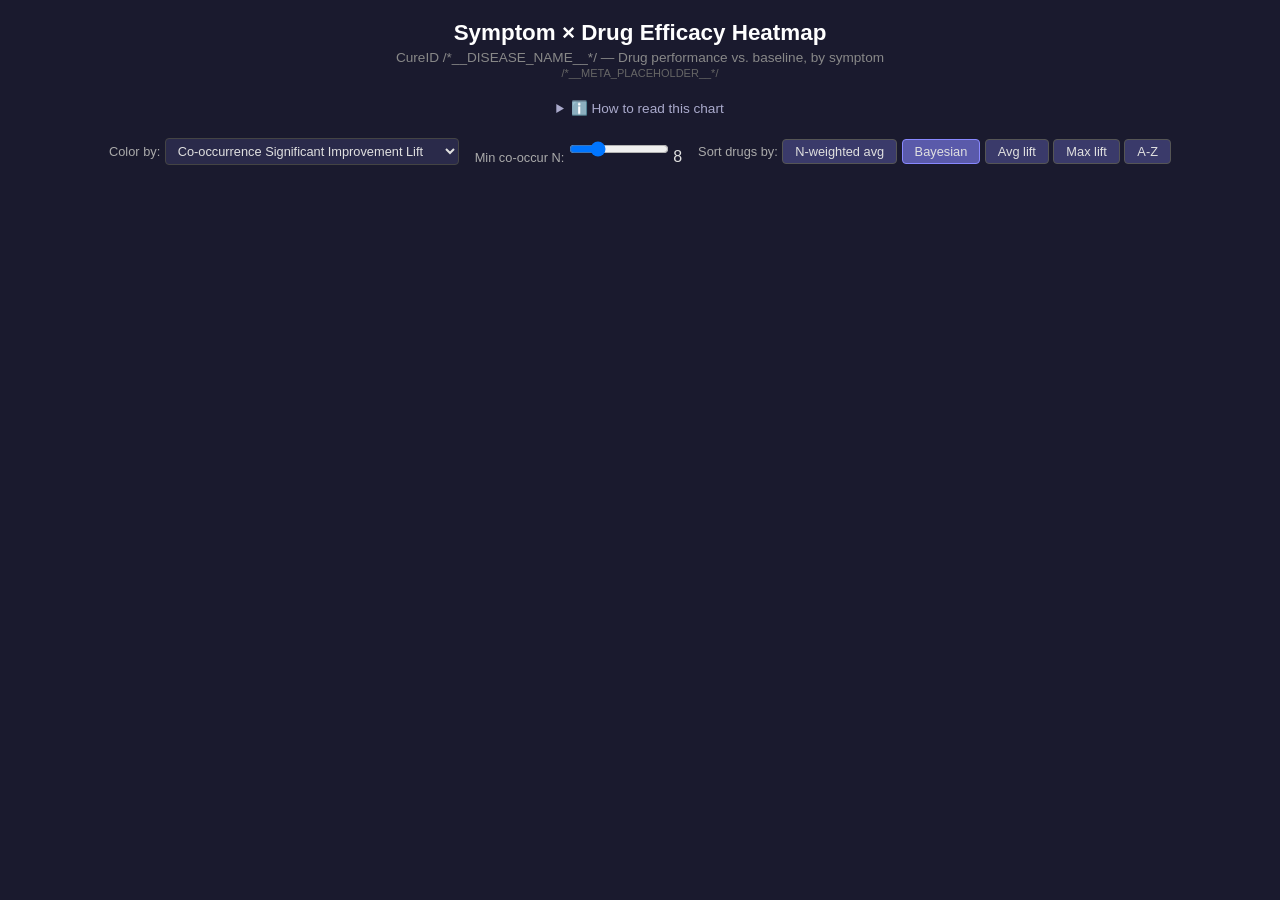
==== commit 2bce894c: "Make visualizations disease-agnostic via config.json - Extract hardcoded disease_id=1988 into config" ====
--- a/drug_heatmap_viz_template.html
+++ b/drug_heatmap_viz_template.html
@@ -2,7 +2,7 @@
 <html lang="en">
 <head>
 <meta charset="utf-8">
-<title>Long COVID — Symptom × Drug Efficacy Heatmap</title>
+<title>/*__DISEASE_NAME__*/ — Symptom × Drug Efficacy Heatmap</title>
 <style>
 * { margin: 0; padding: 0; box-sizing: border-box; }
 body { font-family: -apple-system, BlinkMacSystemFont, "Segoe UI", Roboto, sans-serif; background: #1a1a2e; color: #e0e0e0; padding: 20px; }
@@ -122,7 +122,7 @@
 <body>
 
 <h1>Symptom × Drug Efficacy Heatmap</h1>
-<p class="subtitle">CureID Long COVID — Co-occurrence significant improvement lift vs. baseline<br><span style="font-size:11px; color:#666;">/*__META_PLACEHOLDER__*/</span></p>
+<p class="subtitle">CureID /*__DISEASE_NAME__*/ — Drug performance vs. baseline, by symptom<br><span style="font-size:11px; color:#666;">/*__META_PLACEHOLDER__*/</span></p>
 
 <details class="info-panel">
 <summary>ℹ️ How to read this chart</summary>
